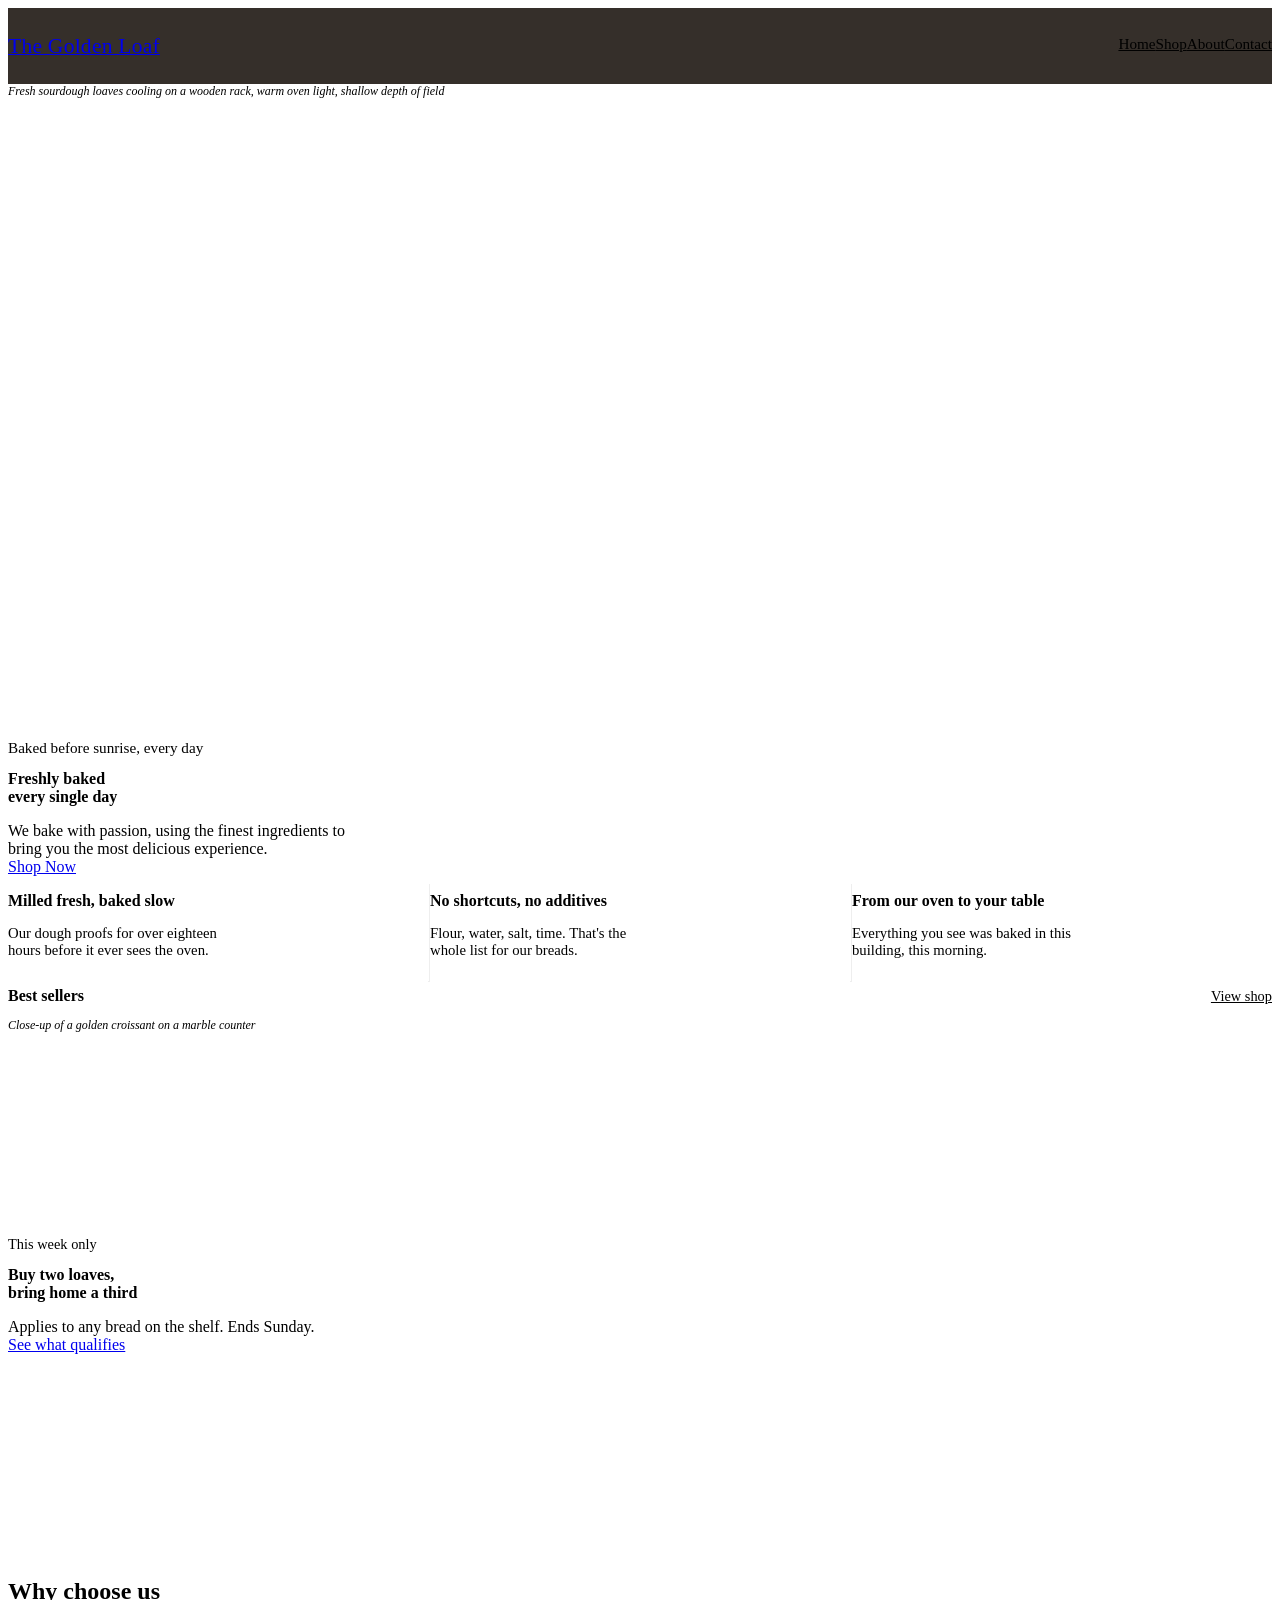
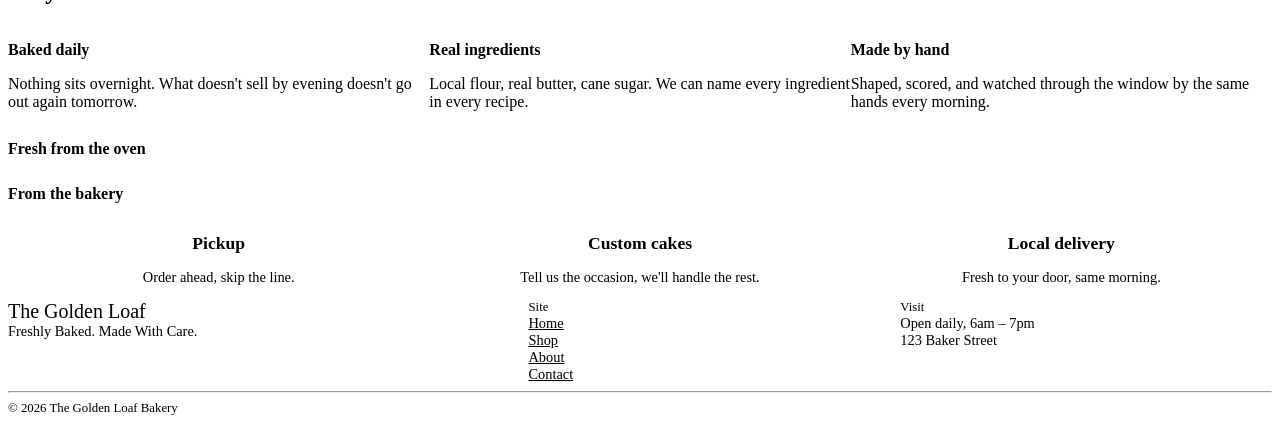
==== index.html @ b828de18 "Add files via upload" ====
<!DOCTYPE html>
<html lang="en">
<head>
  <meta charset="UTF-8" />
  <meta http-equiv="refresh" content="0; url=/pages/home/home.html" />
  <title>The Golden Loaf Bakery</title>
</head>
<body>
  <p>Redirecting to <a href="/pages/home/home.html">The Golden Loaf Bakery</a>...</p>
</body>
</html>
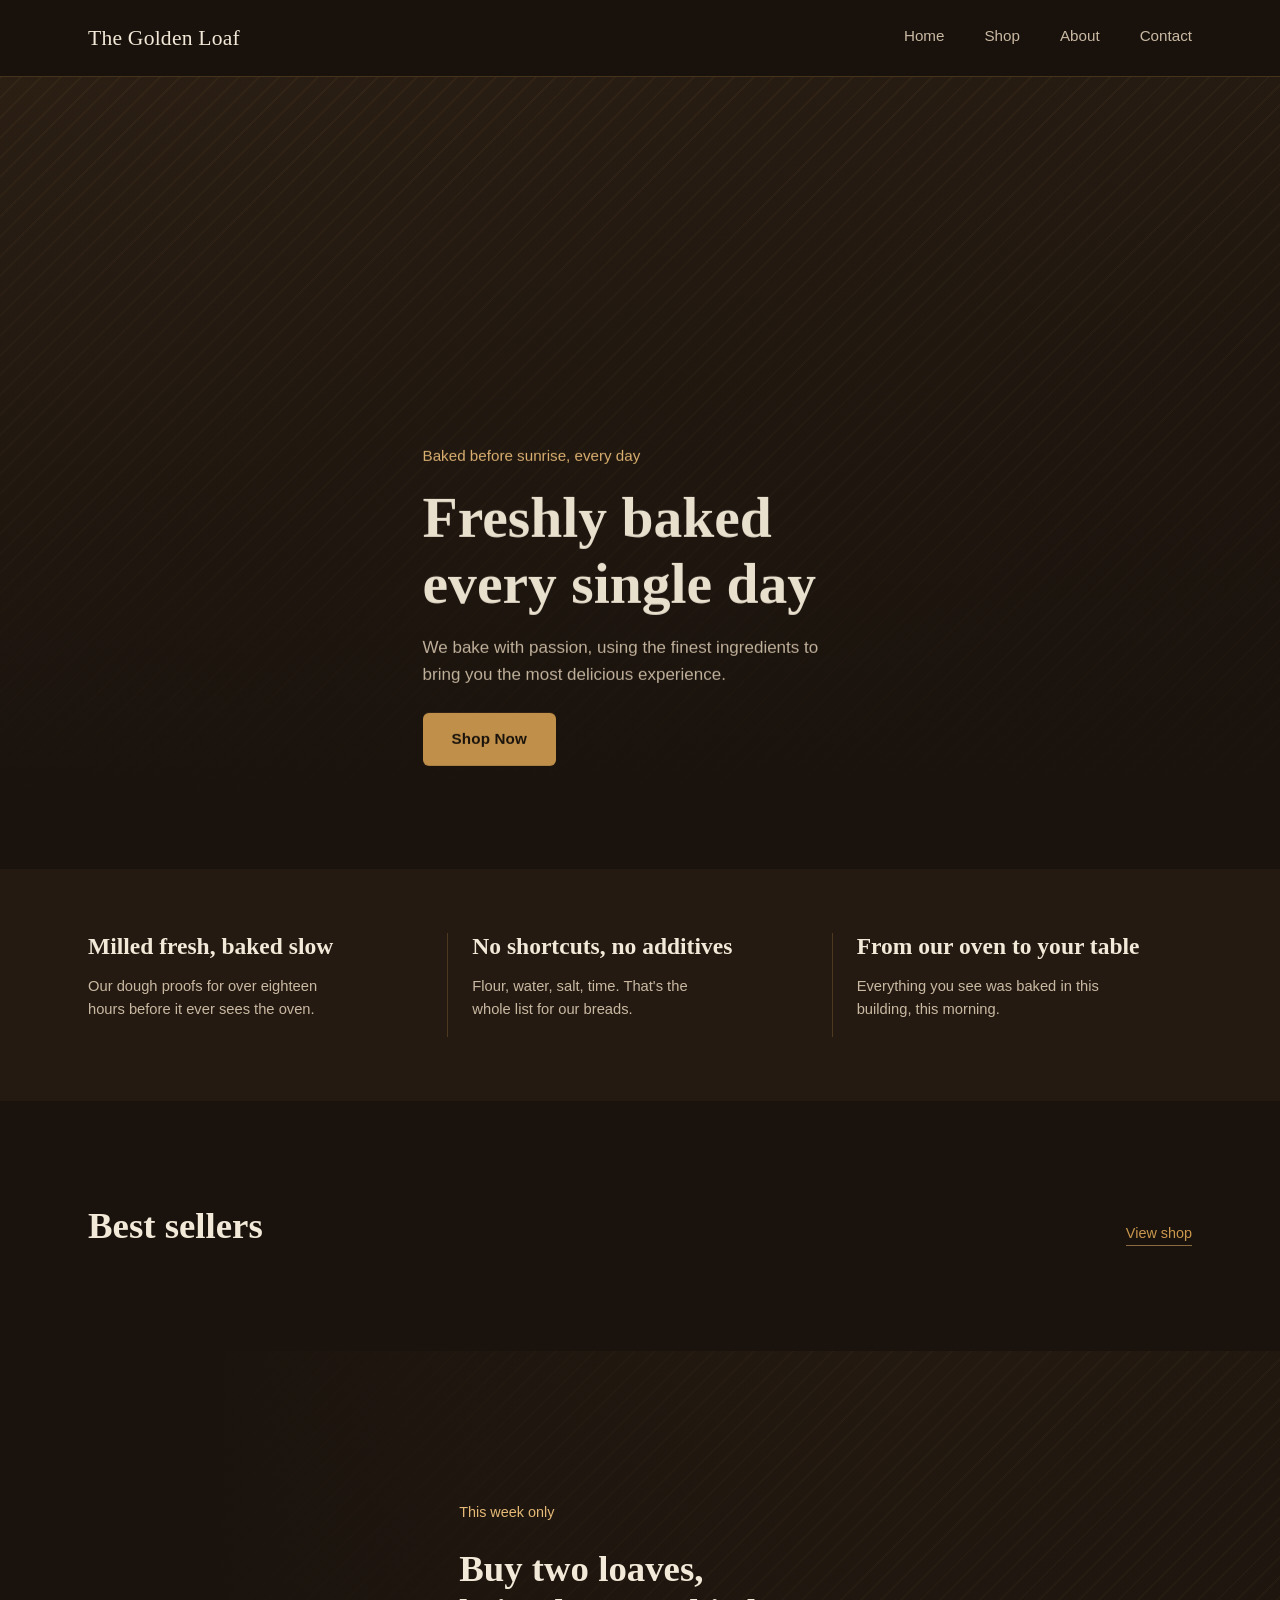
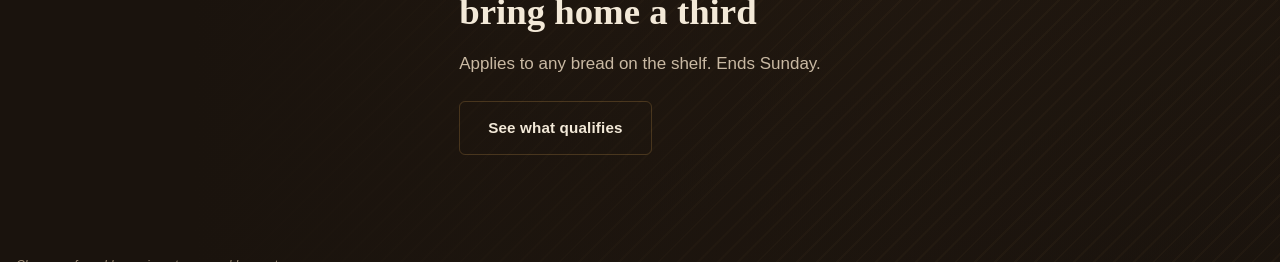
==== commit 5e4a72cd: "Update index.html" ====
--- a/index.html
+++ b/index.html
@@ -2,10 +2,10 @@
 <html lang="en">
 <head>
   <meta charset="UTF-8" />
-  <meta http-equiv="refresh" content="0; url=/pages/home/home.html" />
+  <meta http-equiv="refresh" content="0; url=pages/home/home.html" />
   <title>The Golden Loaf Bakery</title>
 </head>
 <body>
-  <p>Redirecting to <a href="/pages/home/home.html">The Golden Loaf Bakery</a>...</p>
+  <p>Redirecting to <a href="pages/home/home.html">The Golden Loaf Bakery</a>...</p>
 </body>
 </html>
